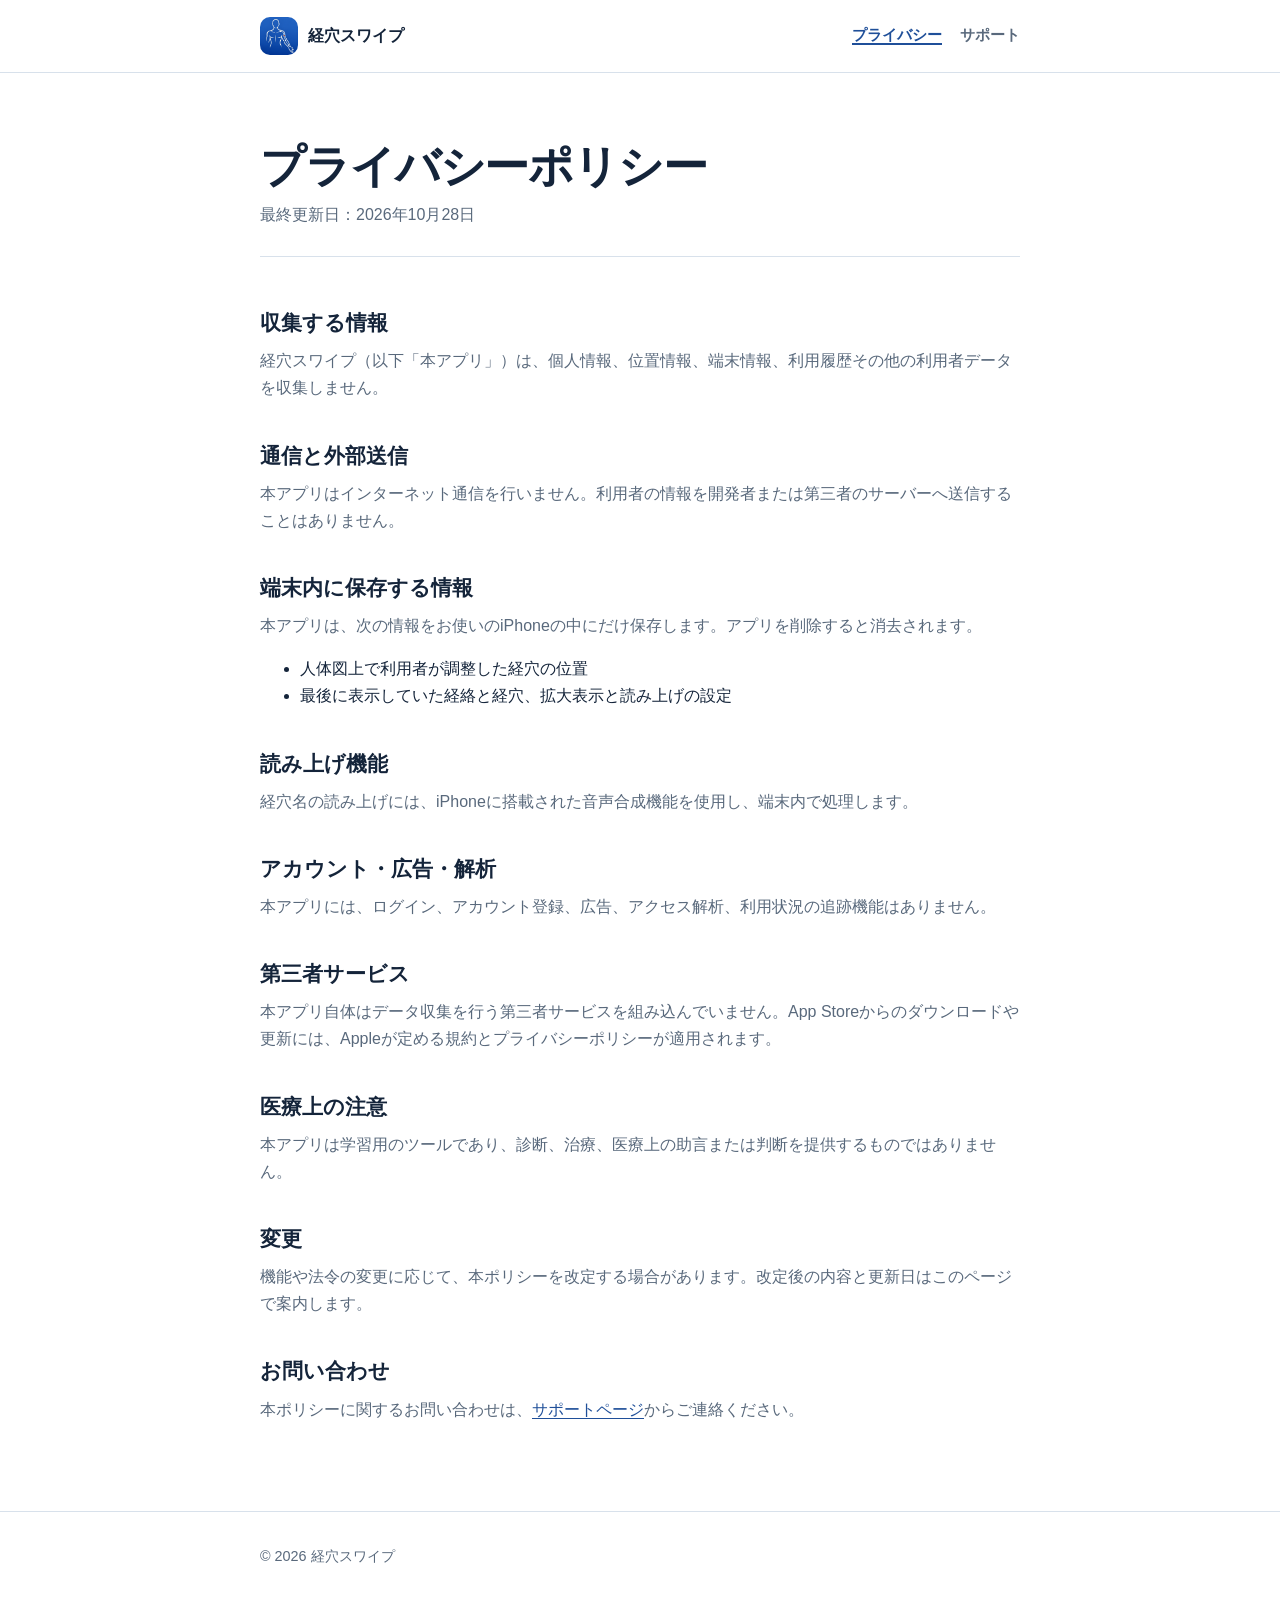
==== privacy.html @ 203349e5 "Add 経穴スワイプ support site Top page, privacy policy and support page for the App Store listing, built l" ====
<!doctype html>
<html lang="ja">
  <head>
    <meta charset="utf-8">
    <meta name="viewport" content="width=device-width, initial-scale=1">
    <meta name="description" content="経穴スワイプのプライバシーポリシーです。">
    <meta name="theme-color" content="#1f4f99">
    <title>プライバシーポリシー | 経穴スワイプ</title>
    <link rel="icon" href="icon.png">
    <link rel="stylesheet" href="styles.css">
  </head>
  <body>
    <a class="skip-link" href="#main">本文へ移動</a>
    <header class="site-header">
      <div class="site-header__inner">
        <a class="brand" href="index.html" aria-label="経穴スワイプ トップページ">
          <img class="brand__mark" src="icon.png" alt="">
          <span>経穴スワイプ</span>
        </a>
        <nav aria-label="メインメニュー">
          <ul class="nav-list">
            <li><a href="privacy.html" aria-current="page">プライバシー</a></li>
            <li><a href="support.html">サポート</a></li>
          </ul>
        </nav>
      </div>
    </header>

    <main id="main" class="content document">
      <header class="document__header">
        <h1>プライバシーポリシー</h1>
        <p>最終更新日：2026年10月28日</p>
      </header>

      <section>
        <h2>収集する情報</h2>
        <p>経穴スワイプ（以下「本アプリ」）は、個人情報、位置情報、端末情報、利用履歴その他の利用者データを収集しません。</p>
      </section>

      <section>
        <h2>通信と外部送信</h2>
        <p>本アプリはインターネット通信を行いません。利用者の情報を開発者または第三者のサーバーへ送信することはありません。</p>
      </section>

      <section>
        <h2>端末内に保存する情報</h2>
        <p>本アプリは、次の情報をお使いのiPhoneの中にだけ保存します。アプリを削除すると消去されます。</p>
        <ul>
          <li>人体図上で利用者が調整した経穴の位置</li>
          <li>最後に表示していた経絡と経穴、拡大表示と読み上げの設定</li>
        </ul>
      </section>

      <section>
        <h2>読み上げ機能</h2>
        <p>経穴名の読み上げには、iPhoneに搭載された音声合成機能を使用し、端末内で処理します。</p>
      </section>

      <section>
        <h2>アカウント・広告・解析</h2>
        <p>本アプリには、ログイン、アカウント登録、広告、アクセス解析、利用状況の追跡機能はありません。</p>
      </section>

      <section>
        <h2>第三者サービス</h2>
        <p>本アプリ自体はデータ収集を行う第三者サービスを組み込んでいません。App Storeからのダウンロードや更新には、Appleが定める規約とプライバシーポリシーが適用されます。</p>
      </section>

      <section>
        <h2>医療上の注意</h2>
        <p>本アプリは学習用のツールであり、診断、治療、医療上の助言または判断を提供するものではありません。</p>
      </section>

      <section>
        <h2>変更</h2>
        <p>機能や法令の変更に応じて、本ポリシーを改定する場合があります。改定後の内容と更新日はこのページで案内します。</p>
      </section>

      <section>
        <h2>お問い合わせ</h2>
        <p>本ポリシーに関するお問い合わせは、<a href="support.html#contact">サポートページ</a>からご連絡ください。</p>
      </section>
    </main>

    <footer class="site-footer">
      <div class="content">
        <p>© 2026 経穴スワイプ</p>
      </div>
    </footer>
  </body>
</html>
---- styles.css ----
:root {
  color-scheme: light;
  --background: #ffffff;
  --surface: #f5f8fc;
  --surface-strong: #e9f0f8;
  --text: #14243a;
  --muted: #59697c;
  --border: #d8e1eb;
  --accent: #1f4f99;
  --accent-hover: #173d78;
  --focus: #e59b18;
  --max-width: 760px;
  font-family: -apple-system, BlinkMacSystemFont, "Hiragino Sans", "Yu Gothic UI", "Yu Gothic", sans-serif;
  line-height: 1.7;
}

* {
  box-sizing: border-box;
}

html {
  scroll-behavior: smooth;
}

body {
  margin: 0;
  min-width: 320px;
  background: var(--background);
  color: var(--text);
  font-size: 16px;
  -webkit-text-size-adjust: 100%;
}

a {
  color: var(--accent);
  text-underline-offset: 0.2em;
}

a:hover {
  color: var(--accent-hover);
}

a:focus-visible,
summary:focus-visible {
  outline: 3px solid var(--focus);
  outline-offset: 4px;
  border-radius: 4px;
}

.skip-link {
  position: fixed;
  top: 8px;
  left: 8px;
  z-index: 10;
  transform: translateY(-150%);
  opacity: 0;
  pointer-events: none;
  padding: 10px 14px;
  border-radius: 8px;
  background: var(--accent);
  color: #ffffff;
  white-space: nowrap;
}

.skip-link:focus-visible {
  transform: translateY(0);
  opacity: 1;
  pointer-events: auto;
}

.content,
.site-header__inner {
  width: min(100% - 40px, var(--max-width));
  margin-inline: auto;
}

.site-header {
  border-bottom: 1px solid var(--border);
  background: rgba(255, 255, 255, 0.98);
}

.site-header__inner {
  display: flex;
  align-items: center;
  justify-content: space-between;
  gap: 24px;
  min-height: 72px;
}

.brand {
  display: inline-flex;
  align-items: center;
  gap: 10px;
  color: var(--text);
  font-weight: 750;
  text-decoration: none;
}

.brand__mark,
.app-mark {
  display: grid;
  place-items: center;
  flex: 0 0 auto;
  background: var(--accent);
  color: #ffffff;
  font-weight: 800;
}

.brand__mark {
  width: 38px;
  height: 38px;
  border-radius: 10px;
}

.app-mark {
  width: 84px;
  height: 84px;
  border-radius: 22px;
  font-size: 2rem;
  box-shadow: 0 12px 32px rgba(31, 79, 153, 0.2);
}

.nav-list {
  display: flex;
  gap: 18px;
  margin: 0;
  padding: 0;
  list-style: none;
}

.nav-list a {
  display: block;
  padding-block: 8px;
  color: var(--muted);
  font-size: 0.92rem;
  font-weight: 650;
  text-decoration: none;
}

.nav-list a[aria-current="page"],
.nav-list a:hover {
  color: var(--accent);
  text-decoration: underline;
  text-decoration-thickness: 2px;
}

.hero {
  border-bottom: 1px solid var(--border);
  background: var(--surface);
}

.hero__inner {
  display: flex;
  align-items: center;
  gap: 28px;
  padding-block: 72px;
}

h1,
h2,
h3,
p {
  margin-top: 0;
}

h1 {
  margin-bottom: 8px;
  font-size: clamp(2rem, 7vw, 3.5rem);
  line-height: 1.16;
  letter-spacing: -0.025em;
}

h2 {
  margin-bottom: 18px;
  font-size: clamp(1.45rem, 5vw, 1.9rem);
  line-height: 1.35;
}

h3 {
  margin-bottom: 6px;
  font-size: 1.08rem;
}

.lead {
  max-width: 34em;
  margin-bottom: 0;
  color: var(--muted);
  font-size: clamp(1.05rem, 3vw, 1.22rem);
}

.section {
  padding-block: 64px;
}

.feature-list {
  display: grid;
  grid-template-columns: repeat(3, 1fr);
  gap: 28px;
}

.feature-list article {
  border-top: 3px solid var(--accent);
  padding-top: 18px;
}

.feature-list p,
.document__header p,
.document section p,
.links small,
.site-footer {
  color: var(--muted);
}

.notice {
  margin-bottom: 20px;
  padding: 28px;
  border: 1px solid var(--border);
  border-radius: 16px;
  background: var(--surface);
}

.notice h2 {
  font-size: 1.22rem;
}

.notice p {
  margin-bottom: 0;
}

.links {
  display: grid;
  gap: 12px;
}

.links h2 {
  margin-bottom: 4px;
}

.link-card {
  display: flex;
  align-items: center;
  justify-content: space-between;
  gap: 20px;
  min-height: 88px;
  padding: 18px 20px;
  border: 1px solid var(--border);
  border-radius: 12px;
  color: var(--text);
  text-decoration: none;
}

.link-card:hover {
  border-color: var(--accent);
  color: var(--accent);
  background: var(--surface);
}

.link-card strong,
.link-card small {
  display: block;
}

.link-card small {
  margin-top: 3px;
}

.link-card > span:last-child {
  font-size: 2rem;
  line-height: 1;
}

.document {
  padding-block: 68px 88px;
}

.document__header {
  margin-bottom: 52px;
  padding-bottom: 28px;
  border-bottom: 1px solid var(--border);
}

.document__header h1 {
  font-size: clamp(2rem, 7vw, 2.8rem);
}

.document section + section {
  margin-top: 40px;
}

.document section h2 {
  margin-bottom: 10px;
  font-size: 1.3rem;
}

.document section p:last-child,
.document__header p:last-child {
  margin-bottom: 0;
}

.steps {
  padding-left: 1.5em;
}

.steps li + li {
  margin-top: 8px;
}

.callout {
  margin-top: 24px;
  padding: 18px 20px;
  border-left: 4px solid var(--accent);
  background: var(--surface);
}

.faq-list {
  border-top: 1px solid var(--border);
}

details {
  border-bottom: 1px solid var(--border);
}

summary {
  cursor: pointer;
  padding-block: 18px;
  font-weight: 700;
}

details p {
  padding: 0 0 18px 24px;
}

.contact-panel {
  padding: 28px;
  border: 1px solid var(--border);
  border-radius: 16px;
  background: var(--surface);
}

.button {
  display: inline-flex;
  align-items: center;
  justify-content: center;
  min-height: 48px;
  margin-top: 8px;
  padding: 12px 20px;
  border-radius: 10px;
  background: var(--accent);
  color: #ffffff;
  font-weight: 750;
  text-decoration: none;
}

.button:hover {
  background: var(--accent-hover);
  color: #ffffff;
}

.site-footer {
  padding-block: 32px;
  border-top: 1px solid var(--border);
  font-size: 0.9rem;
}

.site-footer p {
  margin: 0;
}

@media (max-width: 640px) {
  .content,
  .site-header__inner {
    width: min(100% - 28px, var(--max-width));
  }

  .site-header__inner {
    align-items: flex-start;
    flex-direction: column;
    gap: 4px;
    padding-block: 14px;
  }

  .nav-list {
    gap: 20px;
  }

  .hero__inner {
    align-items: flex-start;
    flex-direction: column;
    gap: 24px;
    padding-block: 52px;
  }

  .feature-list {
    grid-template-columns: 1fr;
  }

  .section {
    padding-block: 48px;
  }

  .notice,
  .contact-panel {
    padding: 22px;
  }

  .document {
    padding-block: 48px 64px;
  }

  .document__header {
    margin-bottom: 40px;
  }

  .button {
    width: 100%;
  }
}

@media (prefers-reduced-motion: reduce) {
  html {
    scroll-behavior: auto;
  }
}

img.brand__mark,
img.app-mark {
  display: block;
  object-fit: cover;
}
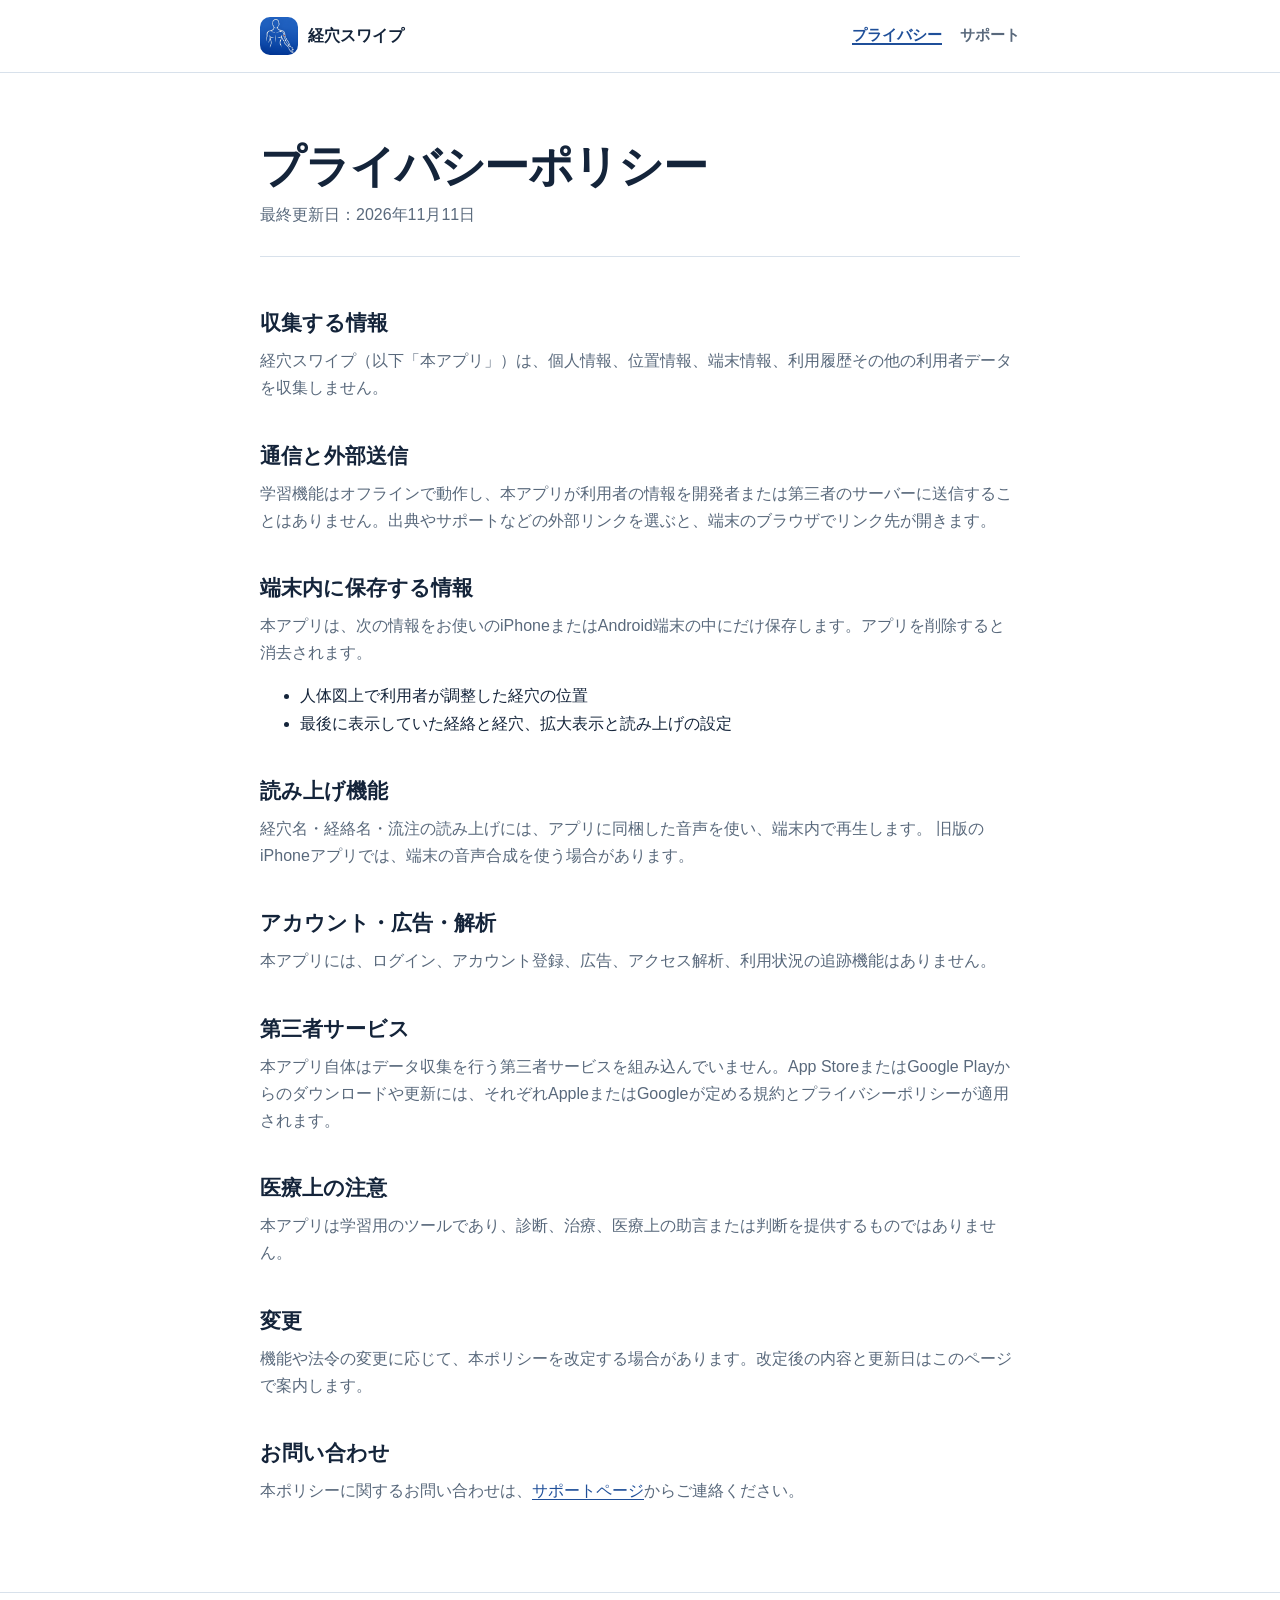
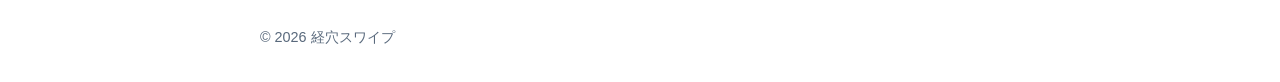
==== commit 7ec92c0e: "Cover Android in the Keiketsu Swipe privacy policy" ====
--- a/privacy.html
+++ b/privacy.html
@@ -29,7 +29,7 @@
     <main id="main" class="content document">
       <header class="document__header">
         <h1>プライバシーポリシー</h1>
-        <p>最終更新日：2026年10月28日</p>
+        <p>最終更新日：2026年11月11日</p>
       </header>
 
       <section>
@@ -39,12 +39,12 @@
 
       <section>
         <h2>通信と外部送信</h2>
-        <p>本アプリはインターネット通信を行いません。利用者の情報を開発者または第三者のサーバーへ送信することはありません。</p>
+        <p>学習機能はオフラインで動作し、本アプリが利用者の情報を開発者または第三者のサーバーに送信することはありません。出典やサポートなどの外部リンクを選ぶと、端末のブラウザでリンク先が開きます。</p>
       </section>
 
       <section>
         <h2>端末内に保存する情報</h2>
-        <p>本アプリは、次の情報をお使いのiPhoneの中にだけ保存します。アプリを削除すると消去されます。</p>
+        <p>本アプリは、次の情報をお使いのiPhoneまたはAndroid端末の中にだけ保存します。アプリを削除すると消去されます。</p>
         <ul>
           <li>人体図上で利用者が調整した経穴の位置</li>
           <li>最後に表示していた経絡と経穴、拡大表示と読み上げの設定</li>
@@ -53,7 +53,7 @@
 
       <section>
         <h2>読み上げ機能</h2>
-        <p>経穴名の読み上げには、iPhoneに搭載された音声合成機能を使用し、端末内で処理します。</p>
+        <p>経穴名・経絡名・流注の読み上げには、アプリに同梱した音声を使い、端末内で再生します。 旧版のiPhoneアプリでは、端末の音声合成を使う場合があります。</p>
       </section>
 
       <section>
@@ -63,7 +63,7 @@
 
       <section>
         <h2>第三者サービス</h2>
-        <p>本アプリ自体はデータ収集を行う第三者サービスを組み込んでいません。App Storeからのダウンロードや更新には、Appleが定める規約とプライバシーポリシーが適用されます。</p>
+        <p>本アプリ自体はデータ収集を行う第三者サービスを組み込んでいません。App StoreまたはGoogle Playからのダウンロードや更新には、それぞれAppleまたはGoogleが定める規約とプライバシーポリシーが適用されます。</p>
       </section>
 
       <section>
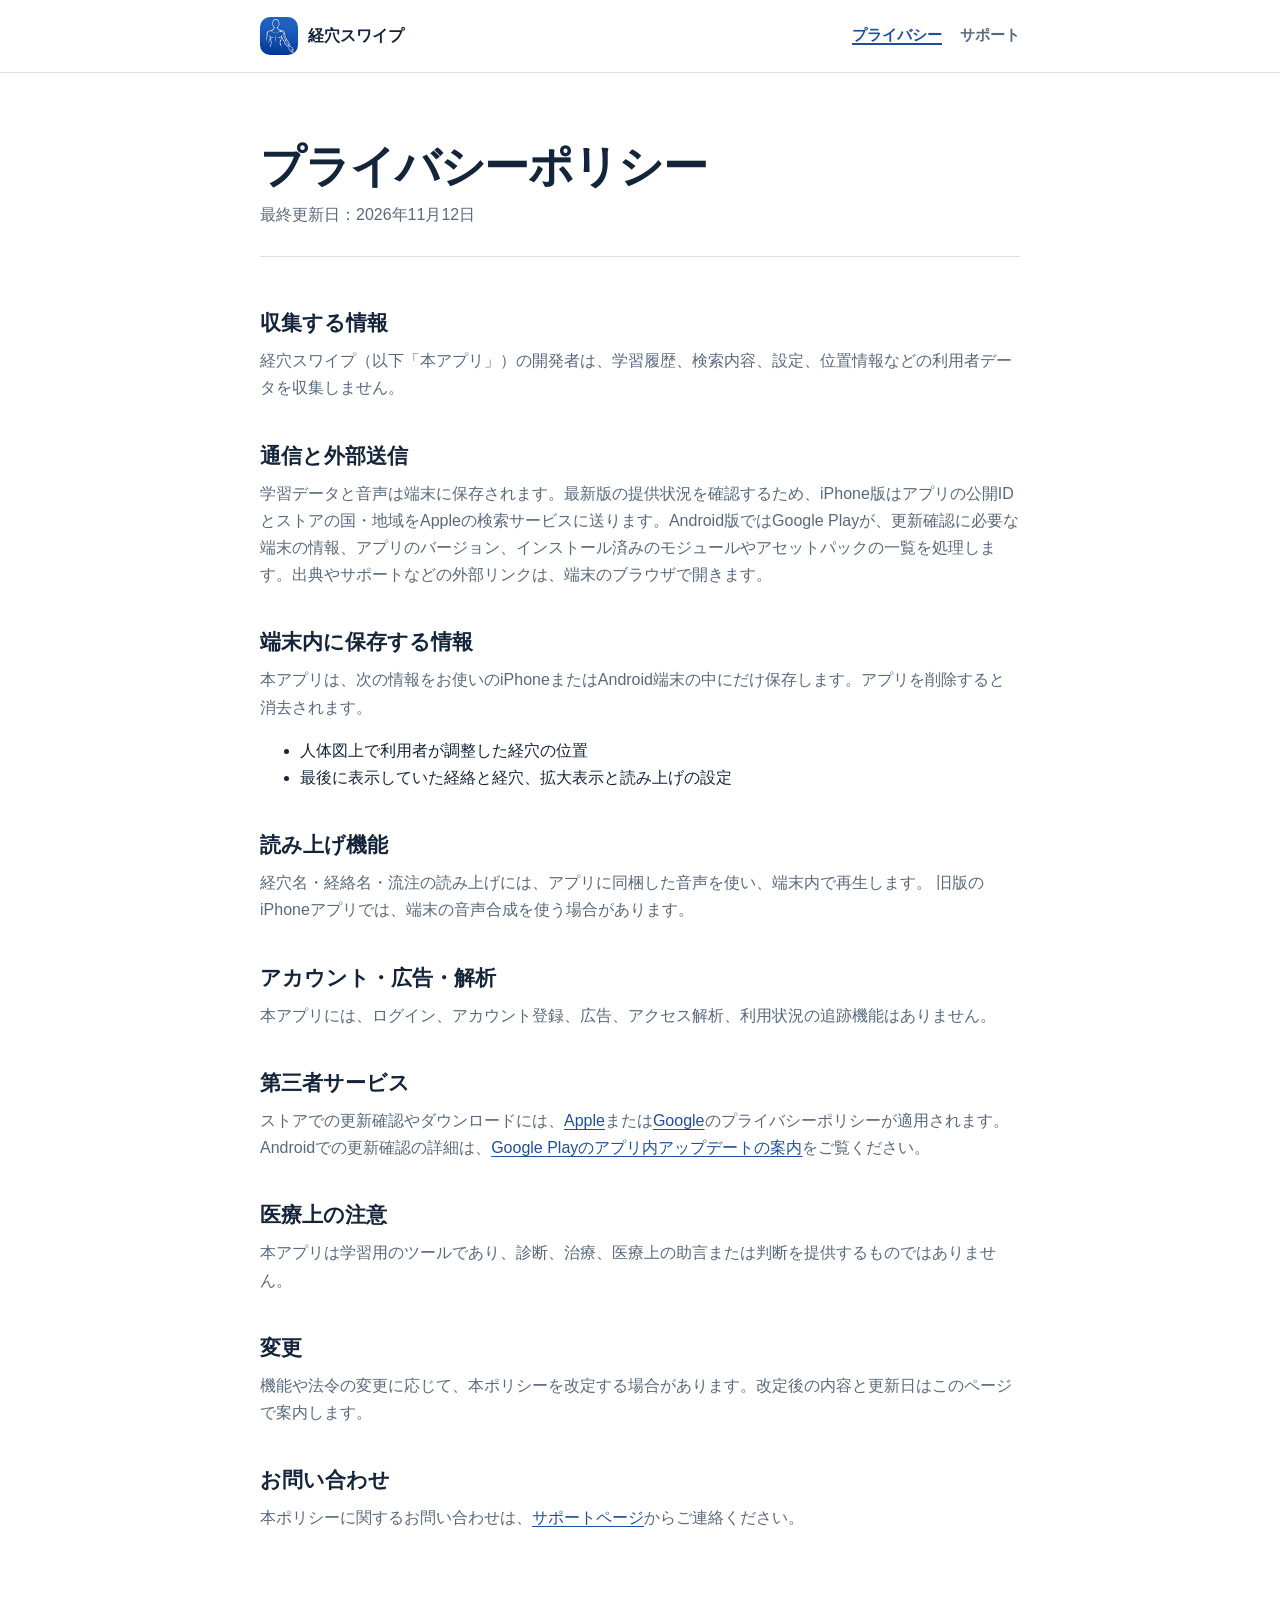
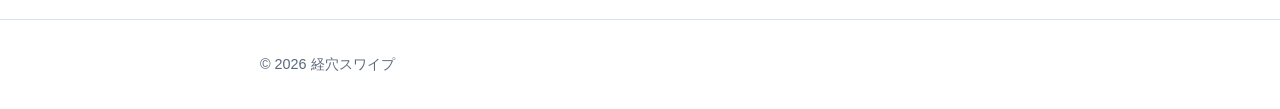
==== commit 28e2cbaf: "Describe app update checks and offline study" ====
--- a/privacy.html
+++ b/privacy.html
@@ -29,17 +29,17 @@
     <main id="main" class="content document">
       <header class="document__header">
         <h1>プライバシーポリシー</h1>
-        <p>最終更新日：2026年11月11日</p>
+        <p>最終更新日：2026年11月12日</p>
       </header>
 
       <section>
         <h2>収集する情報</h2>
-        <p>経穴スワイプ（以下「本アプリ」）は、個人情報、位置情報、端末情報、利用履歴その他の利用者データを収集しません。</p>
+        <p>経穴スワイプ（以下「本アプリ」）の開発者は、学習履歴、検索内容、設定、位置情報などの利用者データを収集しません。</p>
       </section>
 
       <section>
         <h2>通信と外部送信</h2>
-        <p>学習機能はオフラインで動作し、本アプリが利用者の情報を開発者または第三者のサーバーに送信することはありません。出典やサポートなどの外部リンクを選ぶと、端末のブラウザでリンク先が開きます。</p>
+        <p>学習データと音声は端末に保存されます。最新版の提供状況を確認するため、iPhone版はアプリの公開IDとストアの国・地域をAppleの検索サービスに送ります。Android版ではGoogle Playが、更新確認に必要な端末の情報、アプリのバージョン、インストール済みのモジュールやアセットパックの一覧を処理します。出典やサポートなどの外部リンクは、端末のブラウザで開きます。</p>
       </section>
 
       <section>
@@ -63,7 +63,7 @@
 
       <section>
         <h2>第三者サービス</h2>
-        <p>本アプリ自体はデータ収集を行う第三者サービスを組み込んでいません。App StoreまたはGoogle Playからのダウンロードや更新には、それぞれAppleまたはGoogleが定める規約とプライバシーポリシーが適用されます。</p>
+        <p>ストアでの更新確認やダウンロードには、<a href="https://www.apple.com/jp/legal/privacy/">Apple</a>または<a href="https://policies.google.com/privacy?hl=ja">Google</a>のプライバシーポリシーが適用されます。Androidでの更新確認の詳細は、<a href="https://developer.android.com/guide/playcore/in-app-updates?hl=ja">Google Playのアプリ内アップデートの案内</a>をご覧ください。</p>
       </section>
 
       <section>
